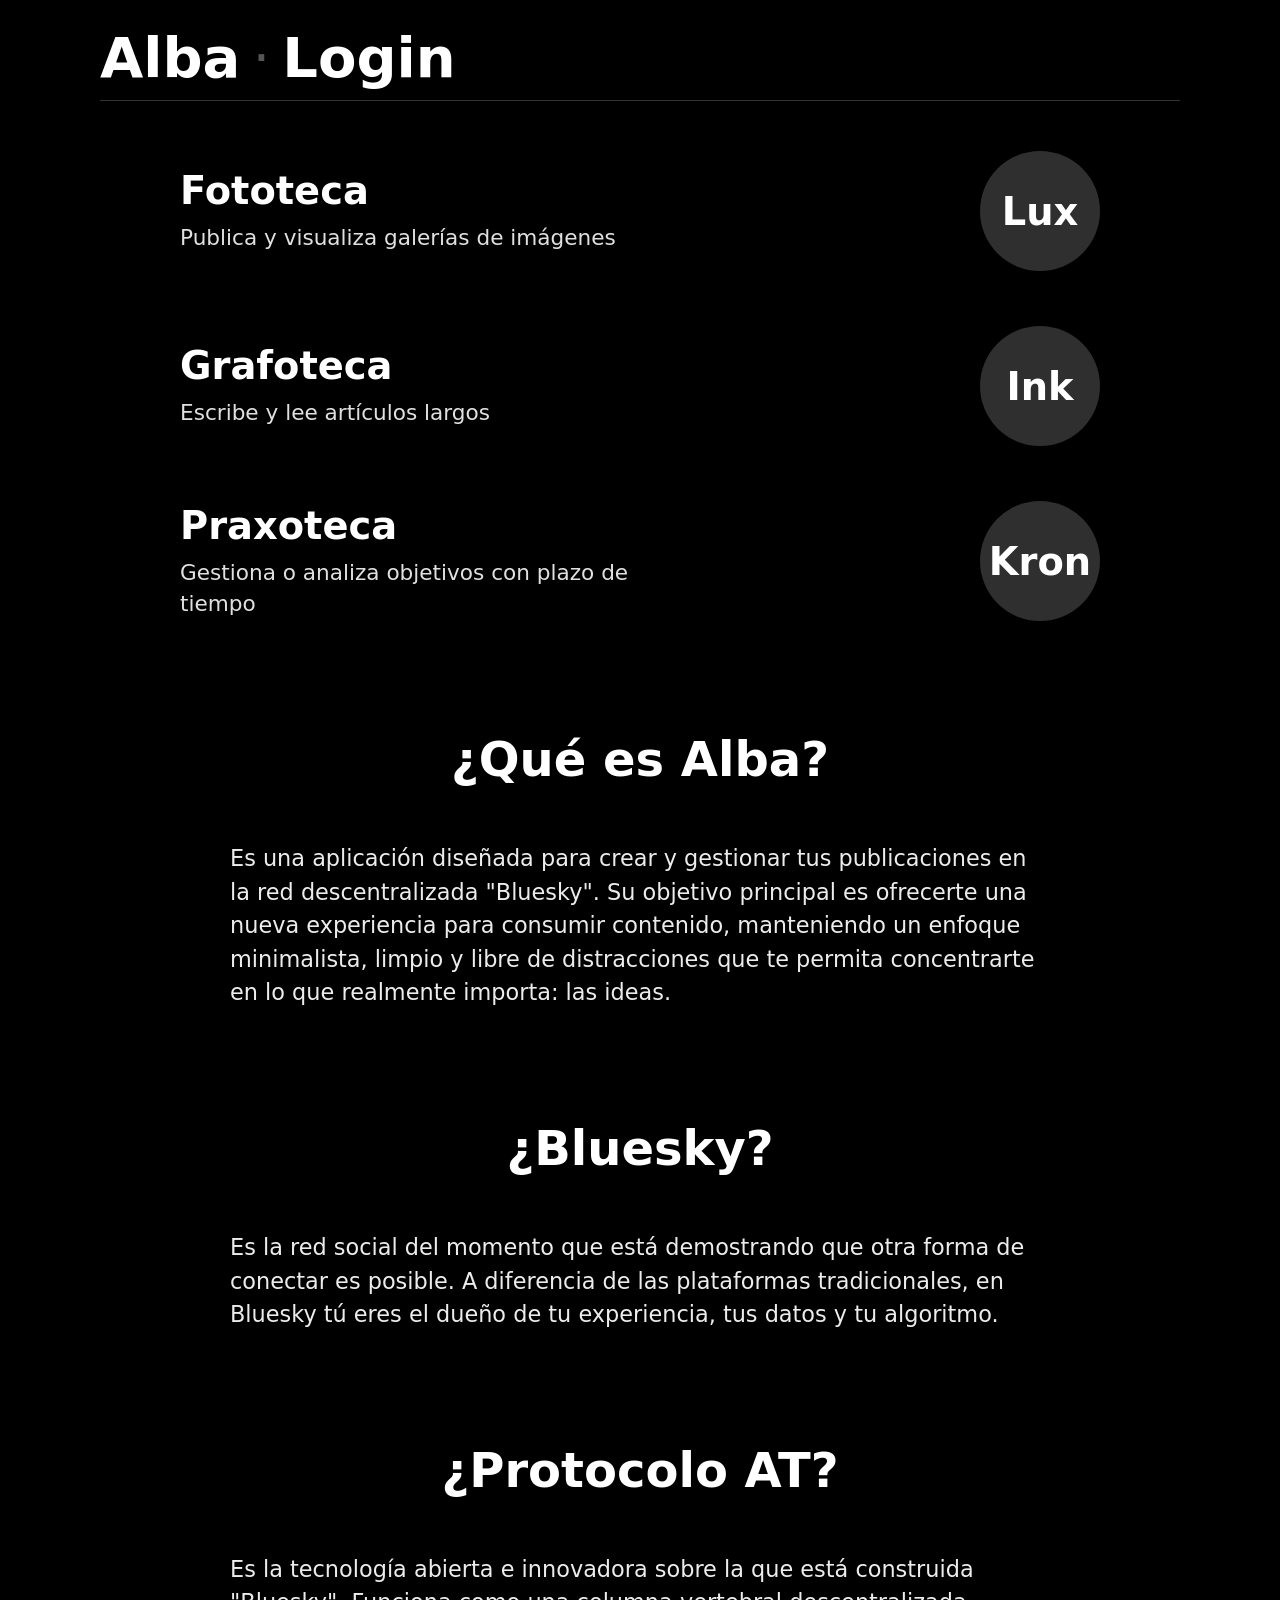
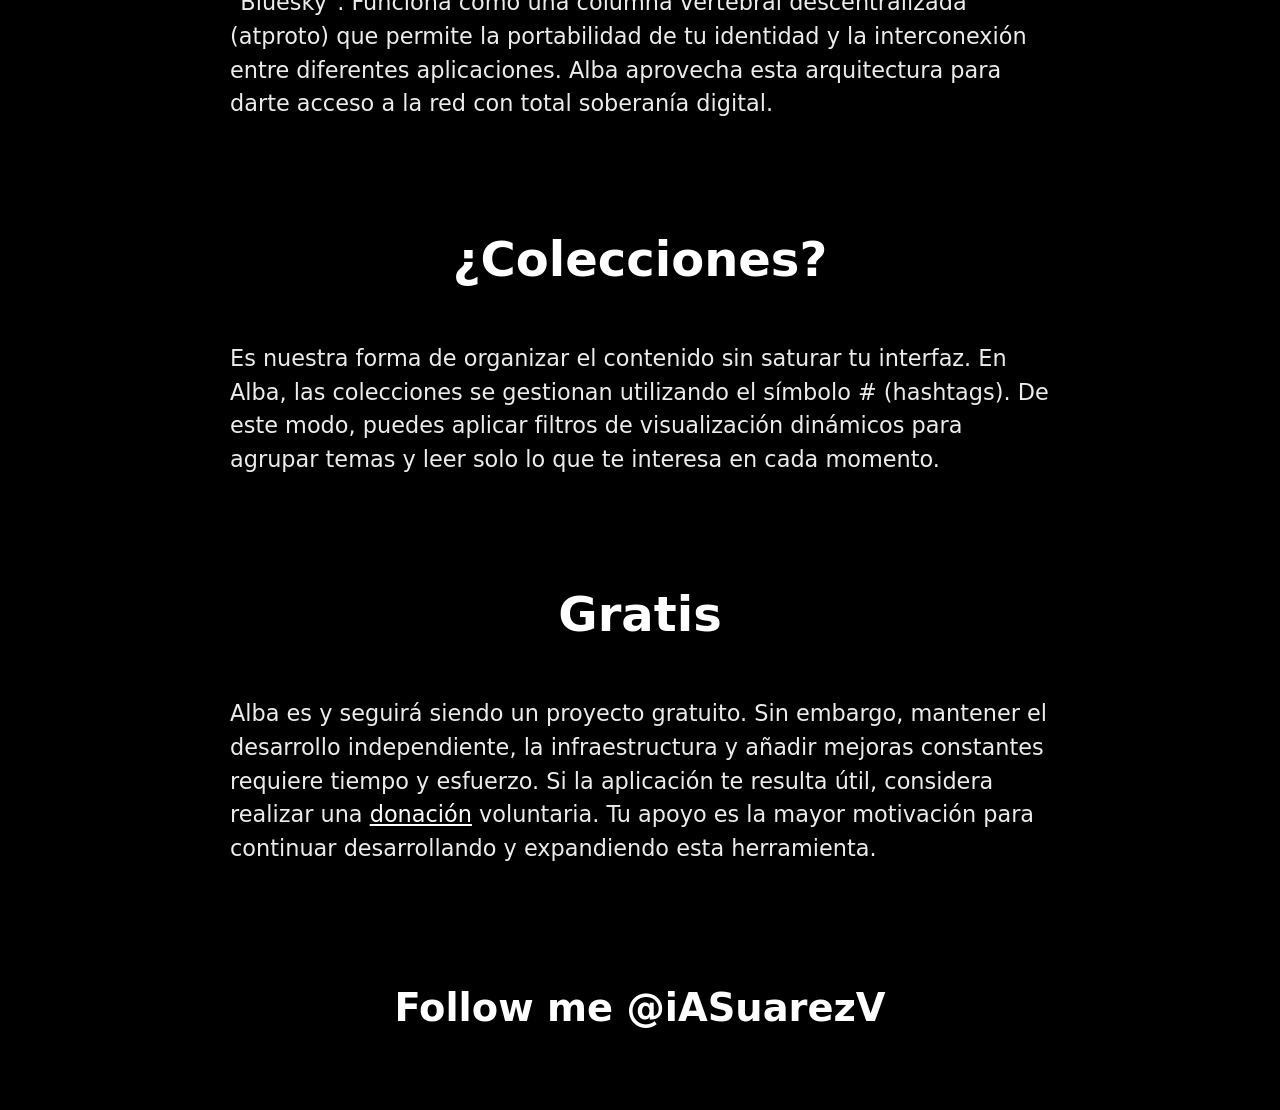
==== index.html @ 9a9ed09b "Add files via upload" ====
<!DOCTYPE html>
<html lang="es">
<head>
    <meta charset="UTF-8">
    <meta name="viewport" content="width=device-width, initial-scale=1.0">
    <meta name="theme-color" content="#000000">

    <title>Alba</title>

    <meta name="description" content="Cliente minimalista para Bluesky. Publica imágenes, escribe artículos y gestiona objetivos desde una interfaz limpia y libre de distracciones.">

    <!-- Open Graph -->
    <meta property="og:type" content="website">
    <meta property="og:url" content="https://alba.wisp.place/">
    <meta property="og:title" content="Alba">
    <meta property="og:description" content="Cliente minimalista para Bluesky basado en el protocolo AT.">
    <meta property="og:image" content="https://alba.wisp.place/sunrise.png">

    <!-- Twitter / X -->
    <meta name="twitter:card" content="summary_large_image">
    <meta name="twitter:url" content="https://alba.wisp.place/">
    <meta name="twitter:title" content="Alba">
    <meta name="twitter:description" content="Cliente minimalista para Bluesky basado en el protocolo AT.">
    <meta name="twitter:image" content="https://alba.wisp.place/sunrise.png">

    <!-- Iconos -->
    <link rel="icon" type="image/png" href="sunrise.png">
    <link rel="apple-touch-icon" href="sunrise.png">

    <!-- PWA -->
    <link rel="manifest" href="manifest.json">

    <!-- CSS -->
    <link rel="stylesheet" href="style.css">
</head>
<body>

    <header class="topbar">
        <div class="dynamic-logo">
            <a href="index.html">Alba</a>
            <span class="separator">·</span>
            <button id="authTrigger" class="menu-trigger">Login</button>
        </div>
    </header>

    <div class="divider"></div>

    <!-- MODAL DE LOGIN -->
    <div id="loginModal" class="modal-overlay">
        <div class="modal-content">
            <button class="close-modal" id="closeModalBtn">&times;</button>
            <h2>Acceso PDS</h2>
            <input class="input" id="identifier" placeholder="Handle (ej. iasuarezv.com)">
            <input class="input" id="password" type="password" placeholder="App Password">
            <button class="btn-primary" id="loginBtn">Iniciar Sesión</button>

            <p class="bsky-legend">
                ¿No tienes cuenta? <br>
                <a href="https://bsky.app" target="_blank" rel="noopener noreferrer">Regístrate en Bluesky</a>
            </p>
        </div>
    </div>

    <main>
        <section class="module">
            <div class="module-text">
                <h2>Fototeca</h2>
                <p>Publica y visualiza galerías de imágenes</p>
            </div>
            <a href="Lux/" class="module-btn">Lux</a>
        </section>

        <section class="module">
            <div class="module-text">
                <h2>Grafoteca</h2>
                <p>Escribe y lee artículos largos</p>
            </div>
            <a href="./Ink/index.html" class="module-btn">Ink</a>
        </section>

        <section class="module">
            <div class="module-text">
                <h2>Praxoteca</h2>
                <p>Gestiona o analiza objetivos con plazo de tiempo</p>
            </div>
            <a href="Kron/" class="module-btn">Kron</a>
        </section>

        <section class="content-section">
            <h2>¿Qué es Alba?</h2>
            <p>
                Es una aplicación diseñada para crear y gestionar tus publicaciones en la red
                descentralizada "Bluesky". Su objetivo principal es ofrecerte una nueva experiencia
                para consumir contenido, manteniendo un enfoque minimalista, limpio y libre de
                distracciones que te permita concentrarte en lo que realmente importa: las ideas.
            </p>
        </section>

        <section class="content-section">
            <h2>¿Bluesky?</h2>
            <p>
                Es la red social del momento que está demostrando que otra forma de conectar es posible.
                A diferencia de las plataformas tradicionales, en Bluesky tú eres el dueño de tu experiencia,
                tus datos y tu algoritmo.
            </p>
        </section>

        <section class="content-section">
            <h2>¿Protocolo AT?</h2>
            <p>
                Es la tecnología abierta e innovadora sobre la que está construida "Bluesky". Funciona como
                una columna vertebral descentralizada (atproto) que permite la portabilidad de tu identidad
                y la interconexión entre diferentes aplicaciones. Alba aprovecha esta arquitectura para darte
                acceso a la red con total soberanía digital.
            </p>
        </section>

        <section class="content-section">
            <h2>¿Colecciones?</h2>
            <p>
                Es nuestra forma de organizar el contenido sin saturar tu interfaz. En Alba, las colecciones
                se gestionan utilizando el símbolo # (hashtags). De este modo, puedes aplicar filtros de
                visualización dinámicos para agrupar temas y leer solo lo que te interesa en cada momento.
            </p>
        </section>

        <section class="content-section">
            <h2>Gratis</h2>
            <p>
                Alba es y seguirá siendo un proyecto gratuito. Sin embargo, mantener el desarrollo
                independiente, la infraestructura y añadir mejoras constantes requiere tiempo y esfuerzo.
                Si la aplicación te resulta útil, considera realizar una
                <a href="https://ko-fi.com/iasuarezv" target="_blank" rel="noopener noreferrer">donación</a>
                voluntaria. Tu apoyo es la mayor motivación para continuar desarrollando y expandiendo esta
                herramienta.
            </p>
        </section>
    </main>

    <footer>
        <a href="https://bsky.app/profile/iasuarezv.com" target="_blank" rel="noopener noreferrer" class="footer-link">
            Follow me @iASuarezV
        </a>
    </footer>

    <!-- LÓGICA DE AUTENTICACIÓN GLOBAL -->
    <script src="app.js"></script>
</body>
</html>
---- style.css ----
* {
margin: 0;
padding: 0;
box-sizing: border-box;
}

html {
    scroll-behavior: smooth;
}

body {
    background: #000;
    color: #fff;
    font-family: system-ui, -apple-system, sans-serif;
    min-height: 100vh;
}

/* ==================== ESTILO DE ENLACES GLOBALES ==================== */
a:link, a:visited {
    color: #ffffff;
    text-decoration: none;
}

a:hover, a:active {
    color: #ffffff;
    opacity: 0.8;
}

/* ==================== TÍTULO DINÁMICO (HEADER) ==================== */
.topbar {
    display: flex;
    justify-content: flex-start; /* Alineado a la izquierda */
    align-items: center;
    max-width: 1200px;
    margin: 0 auto;
    padding: 25px 60px 10px;
}

.dynamic-logo {
    display: flex;
    align-items: center;
    gap: 12px;
    font-size: 3.5rem;
    font-weight: 700;
    position: relative;
}

.dynamic-logo a {
    color: #ffffff;
}

.dynamic-logo .separator {
    color: #555555;
    font-weight: 400;
}

.dynamic-logo button.menu-trigger {
    background: none;
    border: none;
    color: #ffffff;
    font-size: 3.5rem;
    font-weight: 700;
    cursor: pointer;
    padding: 0;
    font-family: inherit;
    transition: opacity 0.2s ease;
}

.dynamic-logo button.menu-trigger:hover {
    opacity: 0.7;
}

.divider {
    width: 100%;
    max-width: 1080px;
    height: 1px;
    background: #333333;
    margin: 0 auto;
}

/* ==================== MENÚ GLOBAL FLOTANTE ==================== */
.floating-menu {
    display: none;
    position: absolute;
    top: 100%;
    left: 0;
    margin-top: 10px;
    background: #111111;
    border: 1px solid #333333;
    border-radius: 8px;
    padding: 10px 0;
    min-width: 200px;
    z-index: 100;
    box-shadow: 0 10px 30px rgba(0,0,0,0.8);
}

.floating-menu.active {
    display: flex;
    flex-direction: column;
}

.floating-menu a {
    padding: 12px 20px;
    font-size: 1.1rem;
    font-weight: 500;
    transition: background 0.2s;
}

.floating-menu a:hover {
    background: #222222;
}

.floating-menu hr {
    border: none;
    border-top: 1px solid #333333;
    margin: 5px 0;
}

/* ==================== MODAL DE LOGIN ==================== */
.modal-overlay {
    display: none;
    position: fixed;
    top: 0;
    left: 0;
    width: 100%;
    height: 100%;
    background: rgba(0, 0, 0, 0.8);
    backdrop-filter: blur(5px);
    z-index: 999;
    align-items: center;
    justify-content: center;
}

.modal-overlay.active {
    display: flex;
}

.modal-content {
    background: #111111;
    border: 1px solid #333333;
    border-radius: 8px;
    padding: 30px;
    width: 90%;
    max-width: 400px;
    position: relative;
}

.modal-content h2 {
    margin-top: 0;
    margin-bottom: 20px;
    font-size: 1.8rem;
}

.close-modal {
    position: absolute;
    top: 15px;
    right: 20px;
    background: none;
    border: none;
    color: #fff;
    font-size: 1.8rem;
    cursor: pointer;
}

.input {
    background: #000000;
    border: 1px solid #333333;
    color: #ffffff;
    padding: 14px 16px;
    border-radius: 6px;
    width: 100%;
    margin: 10px 0;
    font-size: 1rem;
    box-sizing: border-box;
}

.input:focus {
    outline: none;
    border-color: #666666;
}

.btn-primary {
    background: #e0e0e0;
    color: #000000;
    border: none;
    padding: 14px;
    border-radius: 6px;
    cursor: pointer;
    font-weight: 600;
    font-size: 1rem;
    width: 100%;
    margin-top: 15px;
    transition: background 0.2s;
}

.btn-primary:hover {
    background: #ffffff;
}

.bsky-legend {
    margin-top: 25px;
    font-size: 0.95rem;
    color: #888888;
    text-align: center;
    line-height: 1.5;
}

.bsky-legend a {
    text-decoration: underline;
}

/* ==================== CONTENIDO ==================== */
main {
    width: 100%;
    max-width: 1000px;
    margin: 50px auto 0;
    padding: 0 40px;
}

.module {
    display: flex;
    justify-content: space-between;
    align-items: center;
    margin-bottom: 55px;
}

.module-text h2 {
    font-size: 2.4rem;
    margin-bottom: 10px;
}

.module-text p {
    font-size: 1.35rem;
    color: #e0e0e0;
    line-height: 1.4;
    max-width: 500px;
}

.module-btn {
    width: 120px;
    height: 120px;
    border-radius: 50%;
    background: #2f2f2f;
    display: flex;
    align-items: center;
    justify-content: center;
    font-size: 2.4rem;
    font-weight: 700;
    flex-shrink: 0;
    transition: 0.2s;
}

.module-btn:hover {
    background: #4a4a4a;
}

/* ==================== SECCIONES ==================== */
.content-section {
    margin-top: 110px;
}

.content-section h2 {
    text-align: center;
    font-size: 3rem;
    margin-bottom: 55px;
    font-weight: 700;
}

.content-section p {
    max-width: 820px;
    margin: 0 auto;
    font-size: 1.4rem;
    line-height: 1.5;
    color: #ececec;
}

.content-section a {
    text-decoration: underline;
}

/* ==================== FOOTER ==================== */
footer {
    text-align: center;
    padding: 120px 20px 80px;
}

.footer-link {
    font-size: 2.4rem;
    font-weight: 700;
}

.footer-link:hover {
    text-decoration: underline;
}

/* ==================== RESPONSIVO ==================== */
@media (max-width: 900px) {
    .topbar { padding: 20px 30px 10px; }
    main { padding: 0 25px; }
    .module-text h2 { font-size: 2rem; }
    .module-text p { font-size: 1.2rem; }
    .module-btn { width: 110px; height: 110px; font-size: 2rem; }
    .content-section h2 { font-size: 2.5rem; }
    .content-section p { font-size: 1.25rem; }
}

@media (max-width: 768px) {
    .topbar { padding: 20px; }
    .dynamic-logo, .dynamic-logo button.menu-trigger { font-size: 2.5rem; }
    .divider { width: 85%; }
    main { width: 88%; padding: 0; }
    .module { gap: 20px; }
    .module-text h2 { font-size: 2.2rem; }
    .module-text p { font-size: 1.2rem; }
    .module-btn { width: 100px; height: 100px; font-size: 2rem; }
    .content-section { margin-top: 90px; }
    .content-section h2 { font-size: 2.8rem; margin-bottom: 45px; }
    .content-section p { font-size: 1.4rem; }
    .footer-link { font-size: 2.2rem; }
}

@media (max-width: 480px) {
    .dynamic-logo, .dynamic-logo button.menu-trigger { font-size: 2rem; }
    .module-text h2 { font-size: 1.8rem; }
    .module-text p { font-size: 1rem; }
    .module-btn { width: 90px; height: 90px; font-size: 1.8rem; }
    .content-section h2 { font-size: 2.2rem; }
    .content-section p { font-size: 1.15rem; }
    .footer-link { font-size: 1.8rem; }
}
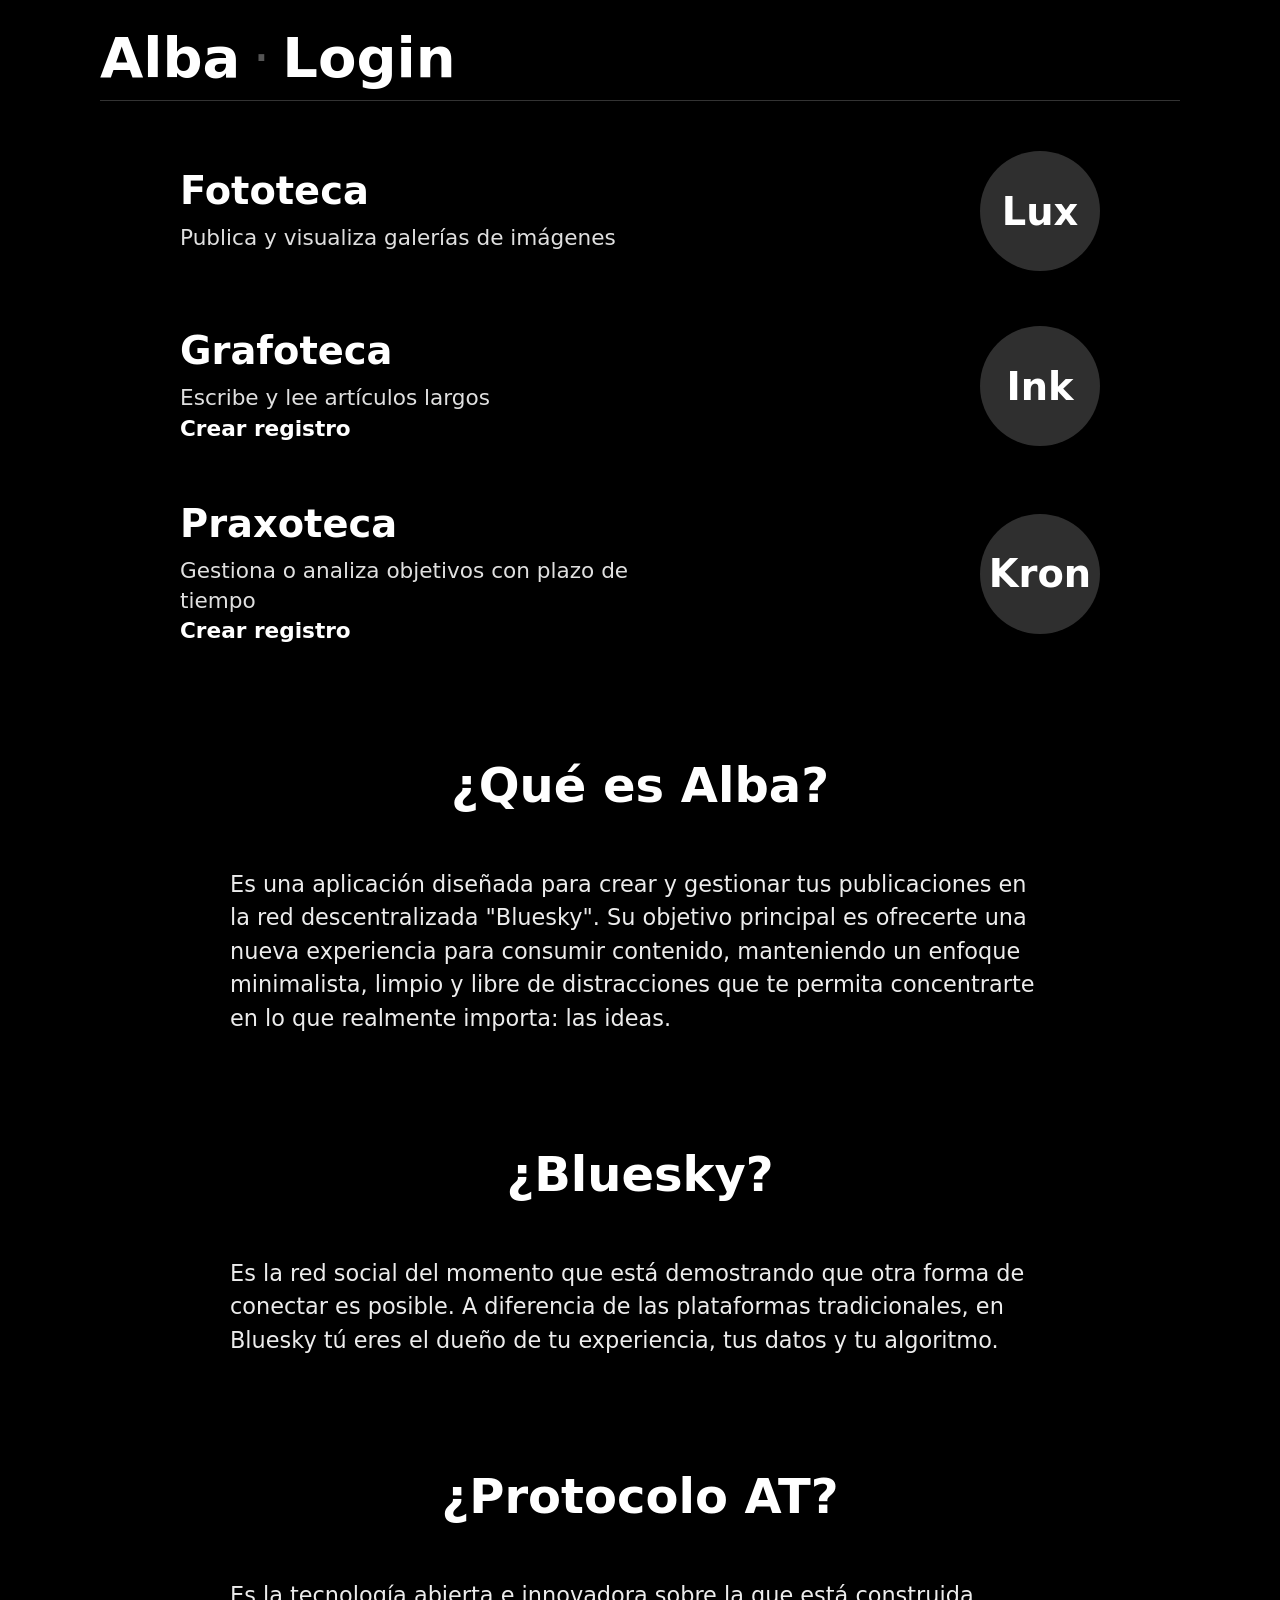
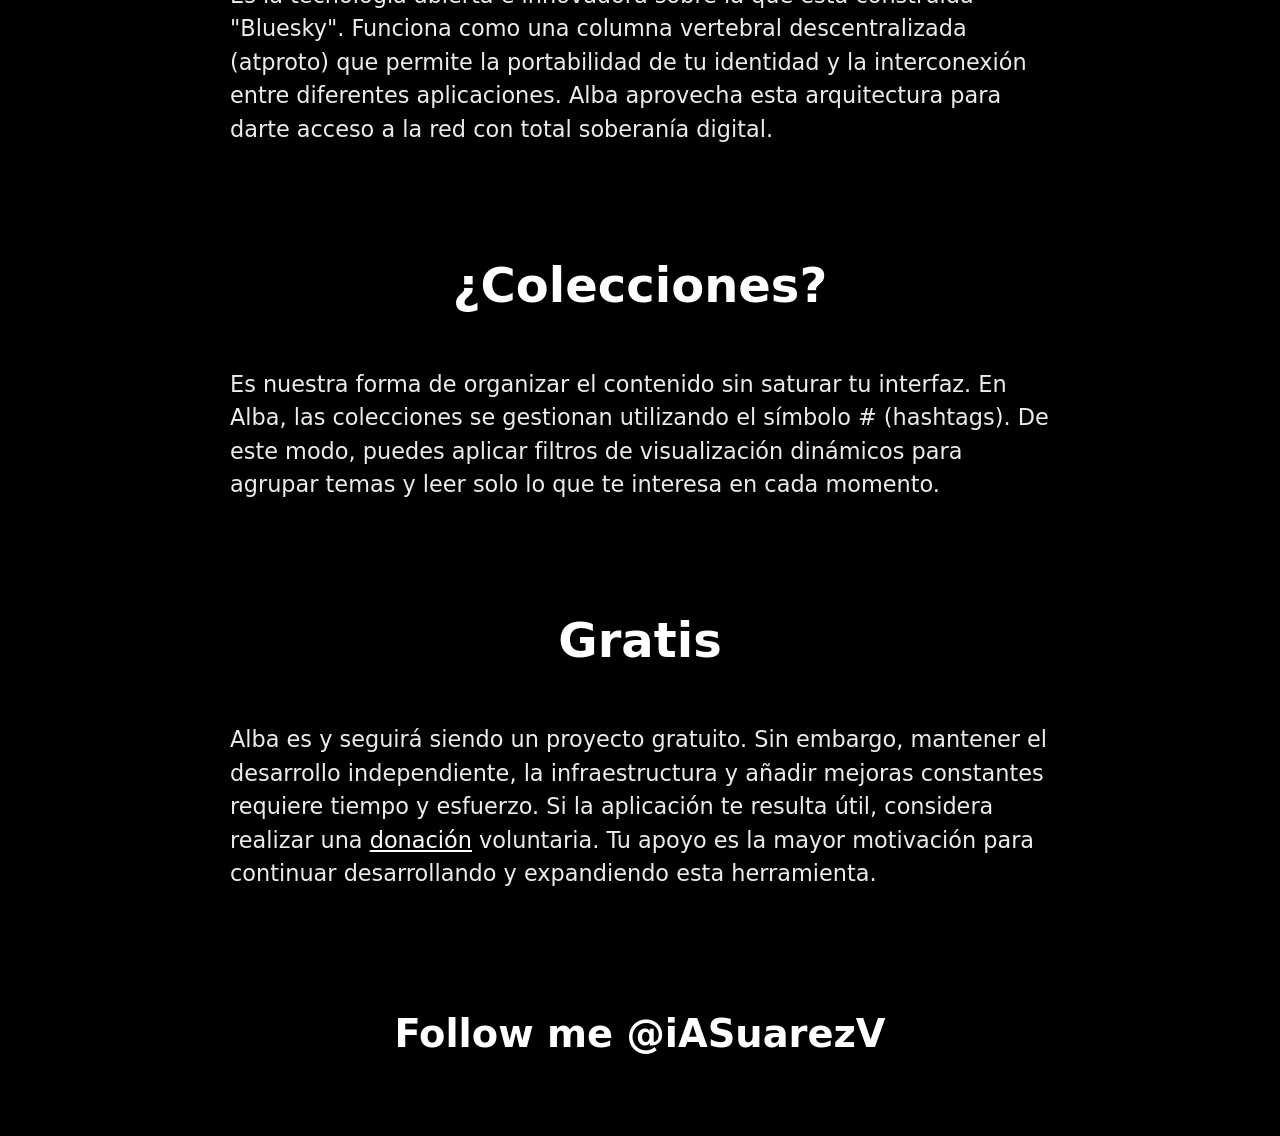
==== commit fc7be1c8: "Add files via upload" ====
--- a/index.html
+++ b/index.html
@@ -73,18 +73,19 @@
         <section class="module">
             <div class="module-text">
                 <h2>Grafoteca</h2>
-                <p>Escribe y lee artículos largos</p>
+                <p>Escribe y lee artículos largos <br><a href="Ink/Editor/"><b>Crear registro</b></a></p>
             </div>
-            <a href="./Ink/index.html" class="module-btn">Ink</a>
+            <a href="Ink/" class="module-btn">Ink</a>
         </section>
 
         <section class="module">
             <div class="module-text">
                 <h2>Praxoteca</h2>
-                <p>Gestiona o analiza objetivos con plazo de tiempo</p>
+                <p>Gestiona o analiza objetivos con plazo de tiempo <br><a href="Kron/Editor/"><b>Crear registro</b></a></p>
             </div>
             <a href="Kron/" class="module-btn">Kron</a>
         </section>
+
 
         <section class="content-section">
             <h2>¿Qué es Alba?</h2>
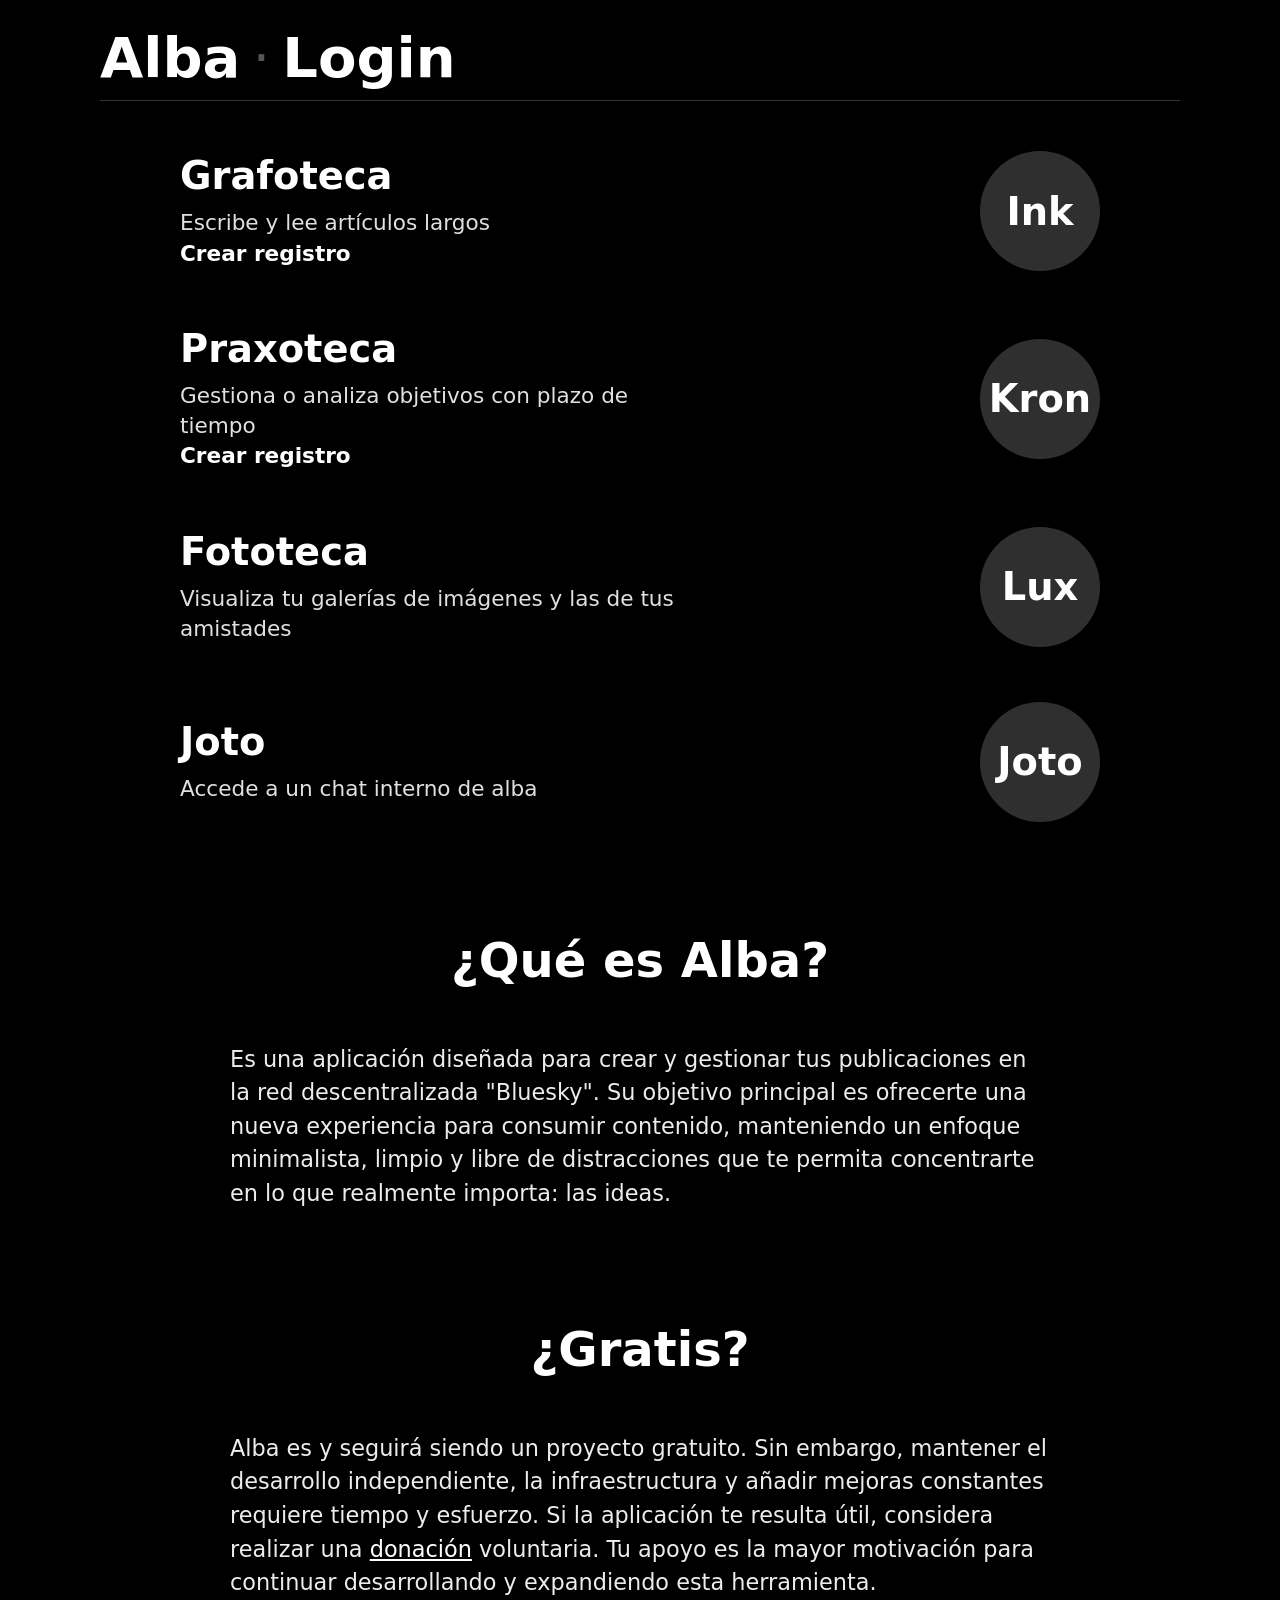
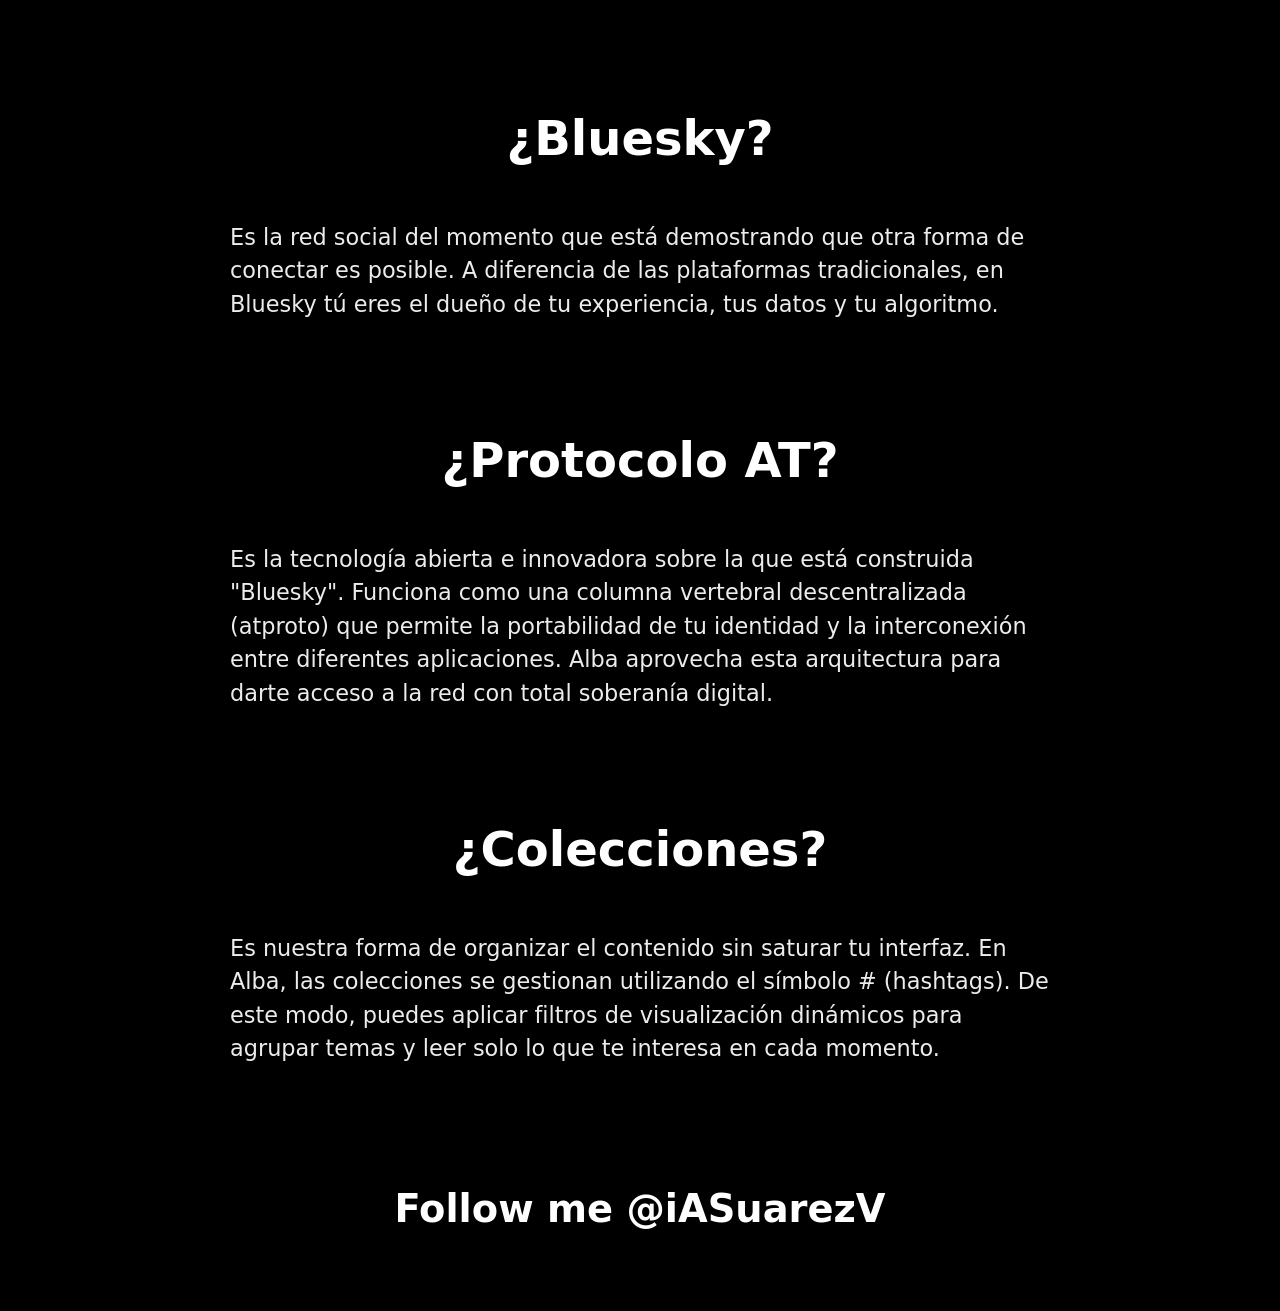
==== commit 71fe363d: "Add files via upload" ====
--- a/index.html
+++ b/index.html
@@ -6,31 +6,27 @@
     <meta name="theme-color" content="#000000">
 
     <title>Alba</title>
-
     <meta name="description" content="Cliente minimalista para Bluesky. Publica imágenes, escribe artículos y gestiona objetivos desde una interfaz limpia y libre de distracciones.">
 
-    <!-- Open Graph -->
     <meta property="og:type" content="website">
     <meta property="og:url" content="https://alba.wisp.place/">
     <meta property="og:title" content="Alba">
     <meta property="og:description" content="Cliente minimalista para Bluesky basado en el protocolo AT.">
     <meta property="og:image" content="https://alba.wisp.place/sunrise.png">
+    <meta property="og:image:width" content="1200">
+    <meta property="og:image:height" content="630">
 
-    <!-- Twitter / X -->
     <meta name="twitter:card" content="summary_large_image">
+    <meta name="twitter:domain" content="alba.wisp.place">
     <meta name="twitter:url" content="https://alba.wisp.place/">
     <meta name="twitter:title" content="Alba">
     <meta name="twitter:description" content="Cliente minimalista para Bluesky basado en el protocolo AT.">
     <meta name="twitter:image" content="https://alba.wisp.place/sunrise.png">
 
-    <!-- Iconos -->
-    <link rel="icon" type="image/png" href="sunrise.png">
-    <link rel="apple-touch-icon" href="sunrise.png">
+    <link rel="icon" type="image/png" href="/sunrise.png">
+    <link rel="apple-touch-icon" href="/sunrise.png">
+    <link rel="manifest" href="/manifest.json">
 
-    <!-- PWA -->
-    <link rel="manifest" href="manifest.json">
-
-    <!-- CSS -->
     <link rel="stylesheet" href="style.css">
 </head>
 <body>
@@ -45,11 +41,10 @@
 
     <div class="divider"></div>
 
-    <!-- MODAL DE LOGIN -->
     <div id="loginModal" class="modal-overlay">
         <div class="modal-content">
             <button class="close-modal" id="closeModalBtn">&times;</button>
-            <h2>Acceso PDS</h2>
+            <h2>Acceso a Alba</h2>
             <input class="input" id="identifier" placeholder="Handle (ej. iasuarezv.com)">
             <input class="input" id="password" type="password" placeholder="App Password">
             <button class="btn-primary" id="loginBtn">Iniciar Sesión</button>
@@ -62,14 +57,6 @@
     </div>
 
     <main>
-        <section class="module">
-            <div class="module-text">
-                <h2>Fototeca</h2>
-                <p>Publica y visualiza galerías de imágenes</p>
-            </div>
-            <a href="Lux/" class="module-btn">Lux</a>
-        </section>
-
         <section class="module">
             <div class="module-text">
                 <h2>Grafoteca</h2>
@@ -86,6 +73,21 @@
             <a href="Kron/" class="module-btn">Kron</a>
         </section>
 
+        <section class="module">
+            <div class="module-text">
+                <h2>Fototeca</h2>
+                <p>Visualiza tu galerías de imágenes y las de tus amistades</p>
+            </div>
+            <a href="Lux/" class="module-btn">Lux</a>
+        </section>
+
+        <section class="module">
+            <div class="module-text">
+                <h2>Joto</h2>
+                <p>Accede a un chat interno de alba</p>
+            </div>
+            <a href="Joto/" class="module-btn">Joto</a>
+        </section>
 
         <section class="content-section">
             <h2>¿Qué es Alba?</h2>
@@ -94,6 +96,18 @@
                 descentralizada "Bluesky". Su objetivo principal es ofrecerte una nueva experiencia
                 para consumir contenido, manteniendo un enfoque minimalista, limpio y libre de
                 distracciones que te permita concentrarte en lo que realmente importa: las ideas.
+            </p>
+        </section>
+
+        <section class="content-section">
+            <h2>¿Gratis?</h2>
+            <p>
+                Alba es y seguirá siendo un proyecto gratuito. Sin embargo, mantener el desarrollo
+                independiente, la infraestructura y añadir mejoras constantes requiere tiempo y esfuerzo.
+                Si la aplicación te resulta útil, considera realizar una
+                <a href="https://ko-fi.com/iasuarezv" target="_blank" rel="noopener noreferrer">donación</a>
+                voluntaria. Tu apoyo es la mayor motivación para continuar desarrollando y expandiendo esta
+                herramienta.
             </p>
         </section>
 
@@ -125,17 +139,6 @@
             </p>
         </section>
 
-        <section class="content-section">
-            <h2>Gratis</h2>
-            <p>
-                Alba es y seguirá siendo un proyecto gratuito. Sin embargo, mantener el desarrollo
-                independiente, la infraestructura y añadir mejoras constantes requiere tiempo y esfuerzo.
-                Si la aplicación te resulta útil, considera realizar una
-                <a href="https://ko-fi.com/iasuarezv" target="_blank" rel="noopener noreferrer">donación</a>
-                voluntaria. Tu apoyo es la mayor motivación para continuar desarrollando y expandiendo esta
-                herramienta.
-            </p>
-        </section>
     </main>
 
     <footer>
@@ -144,7 +147,6 @@
         </a>
     </footer>
 
-    <!-- LÓGICA DE AUTENTICACIÓN GLOBAL -->
     <script src="app.js"></script>
 </body>
 </html>
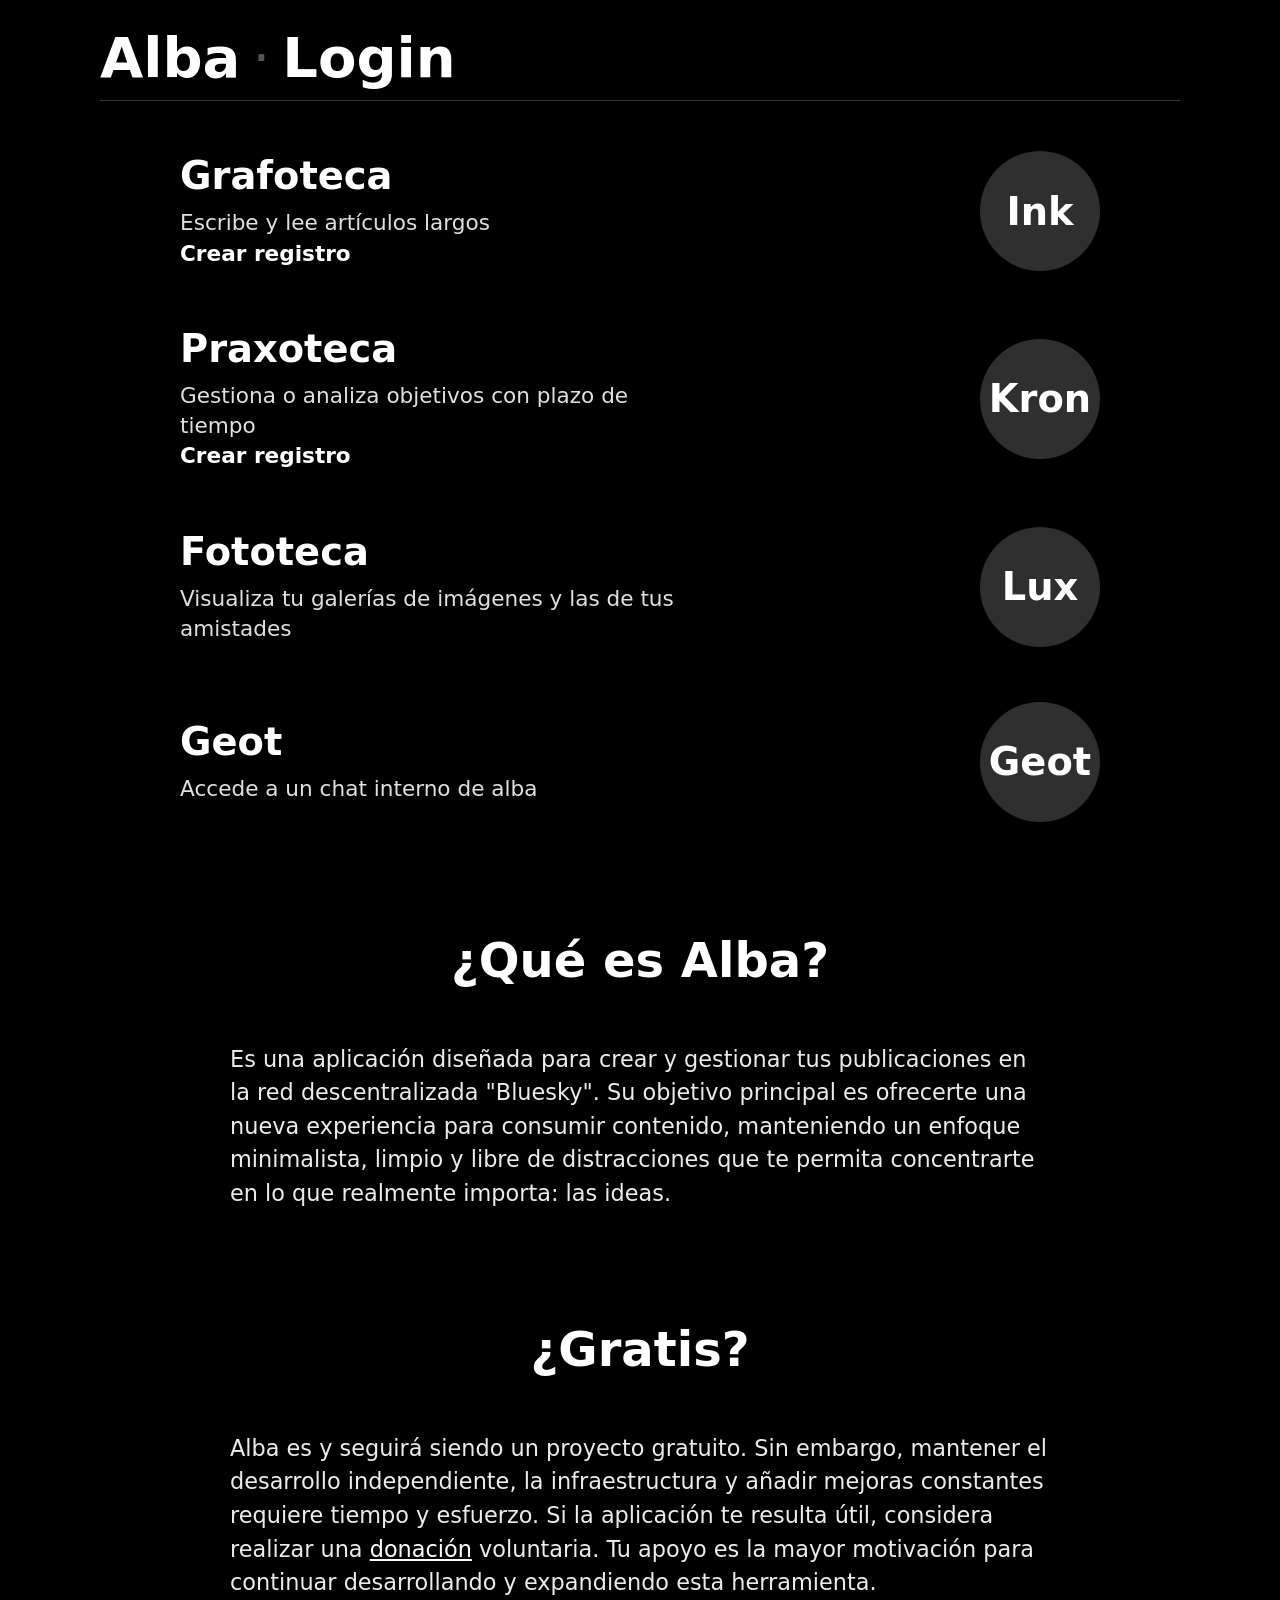
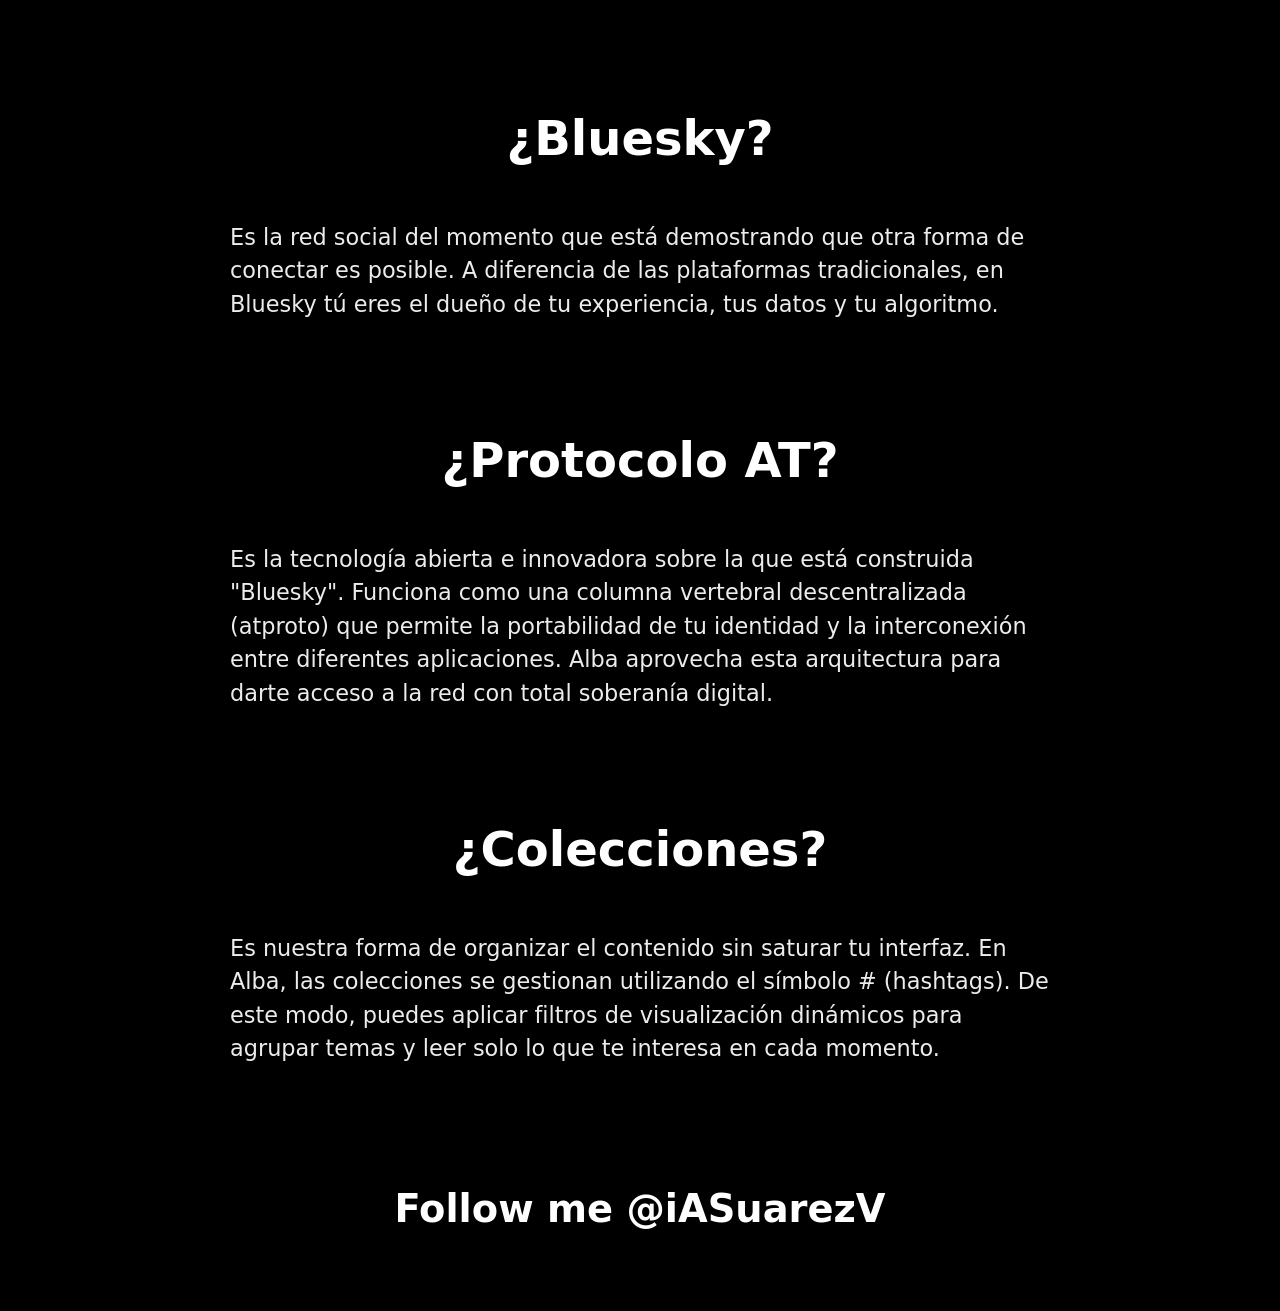
==== commit e03ba864: "Add files via upload" ====
--- a/index.html
+++ b/index.html
@@ -83,10 +83,10 @@
 
         <section class="module">
             <div class="module-text">
-                <h2>Joto</h2>
+                <h2>Geot</h2>
                 <p>Accede a un chat interno de alba</p>
             </div>
-            <a href="Joto/" class="module-btn">Joto</a>
+            <a href="Geot/" class="module-btn">Geot</a>
         </section>
 
         <section class="content-section">
